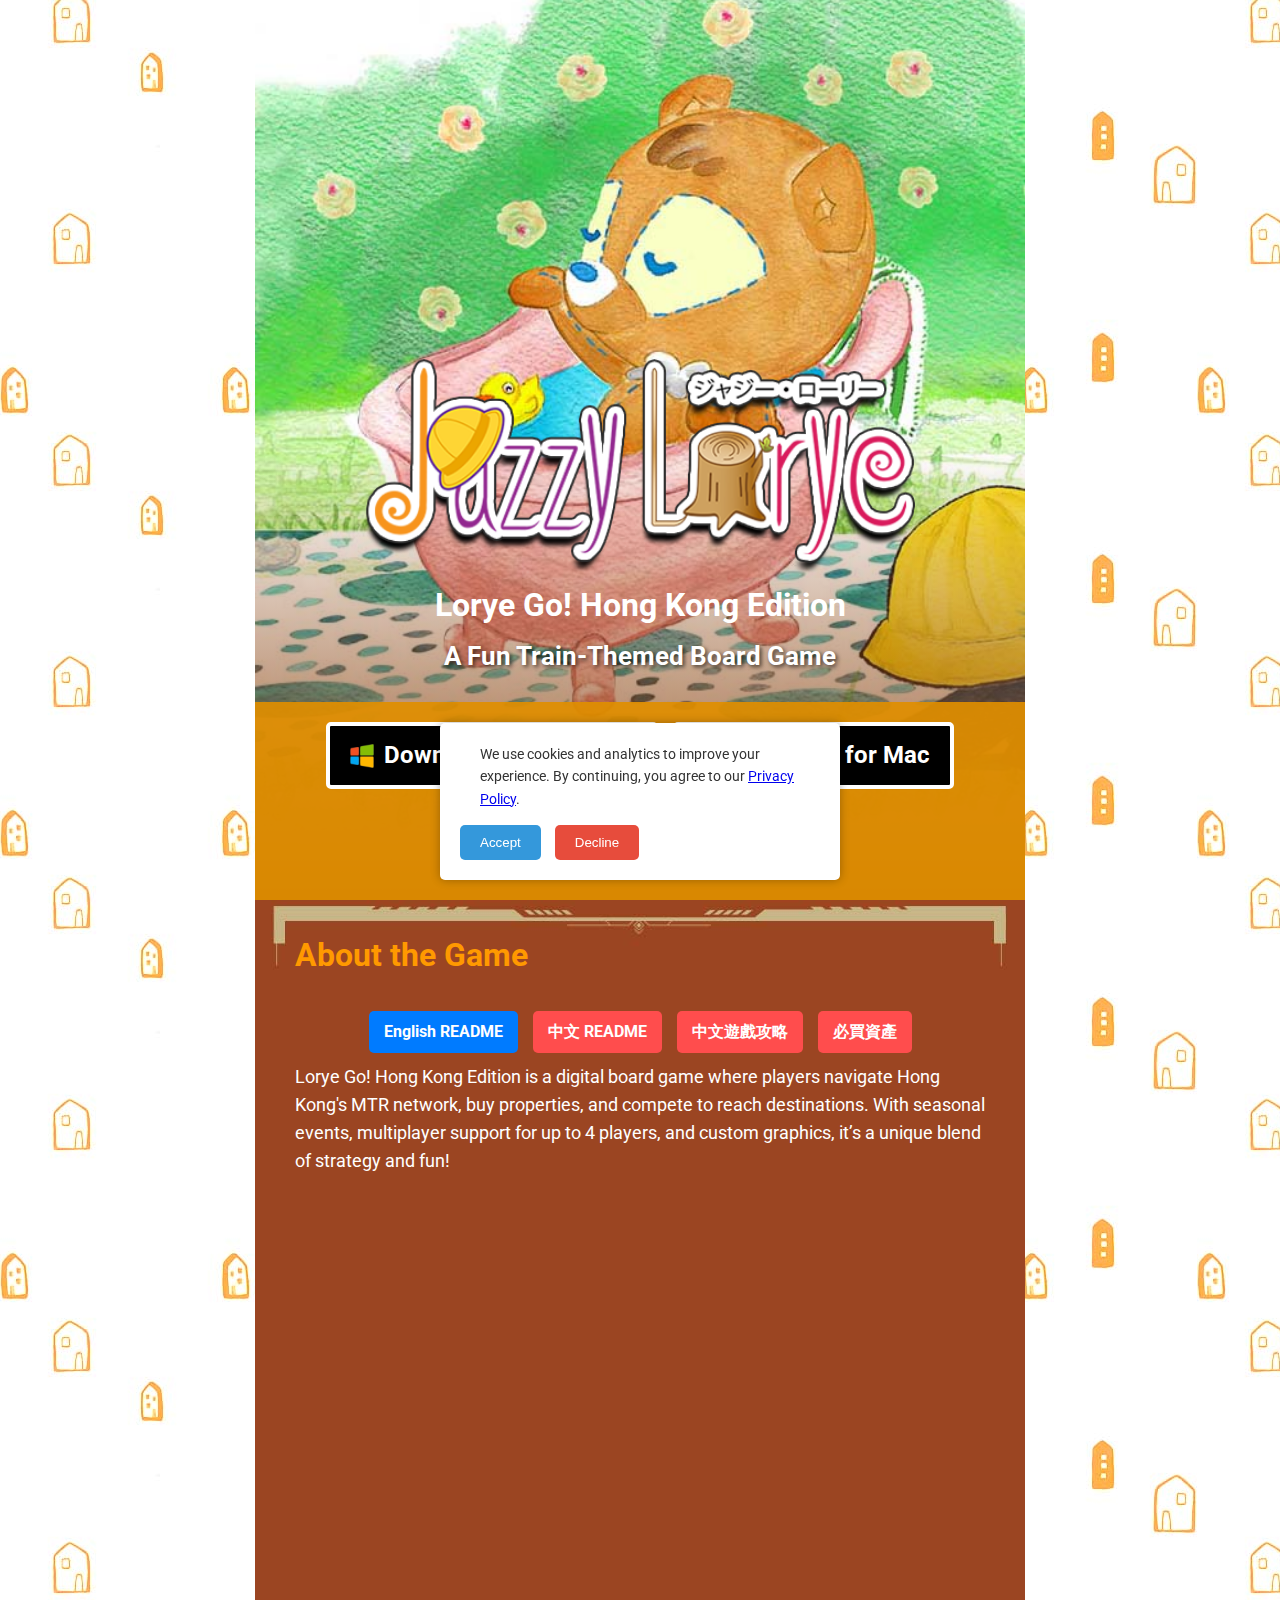
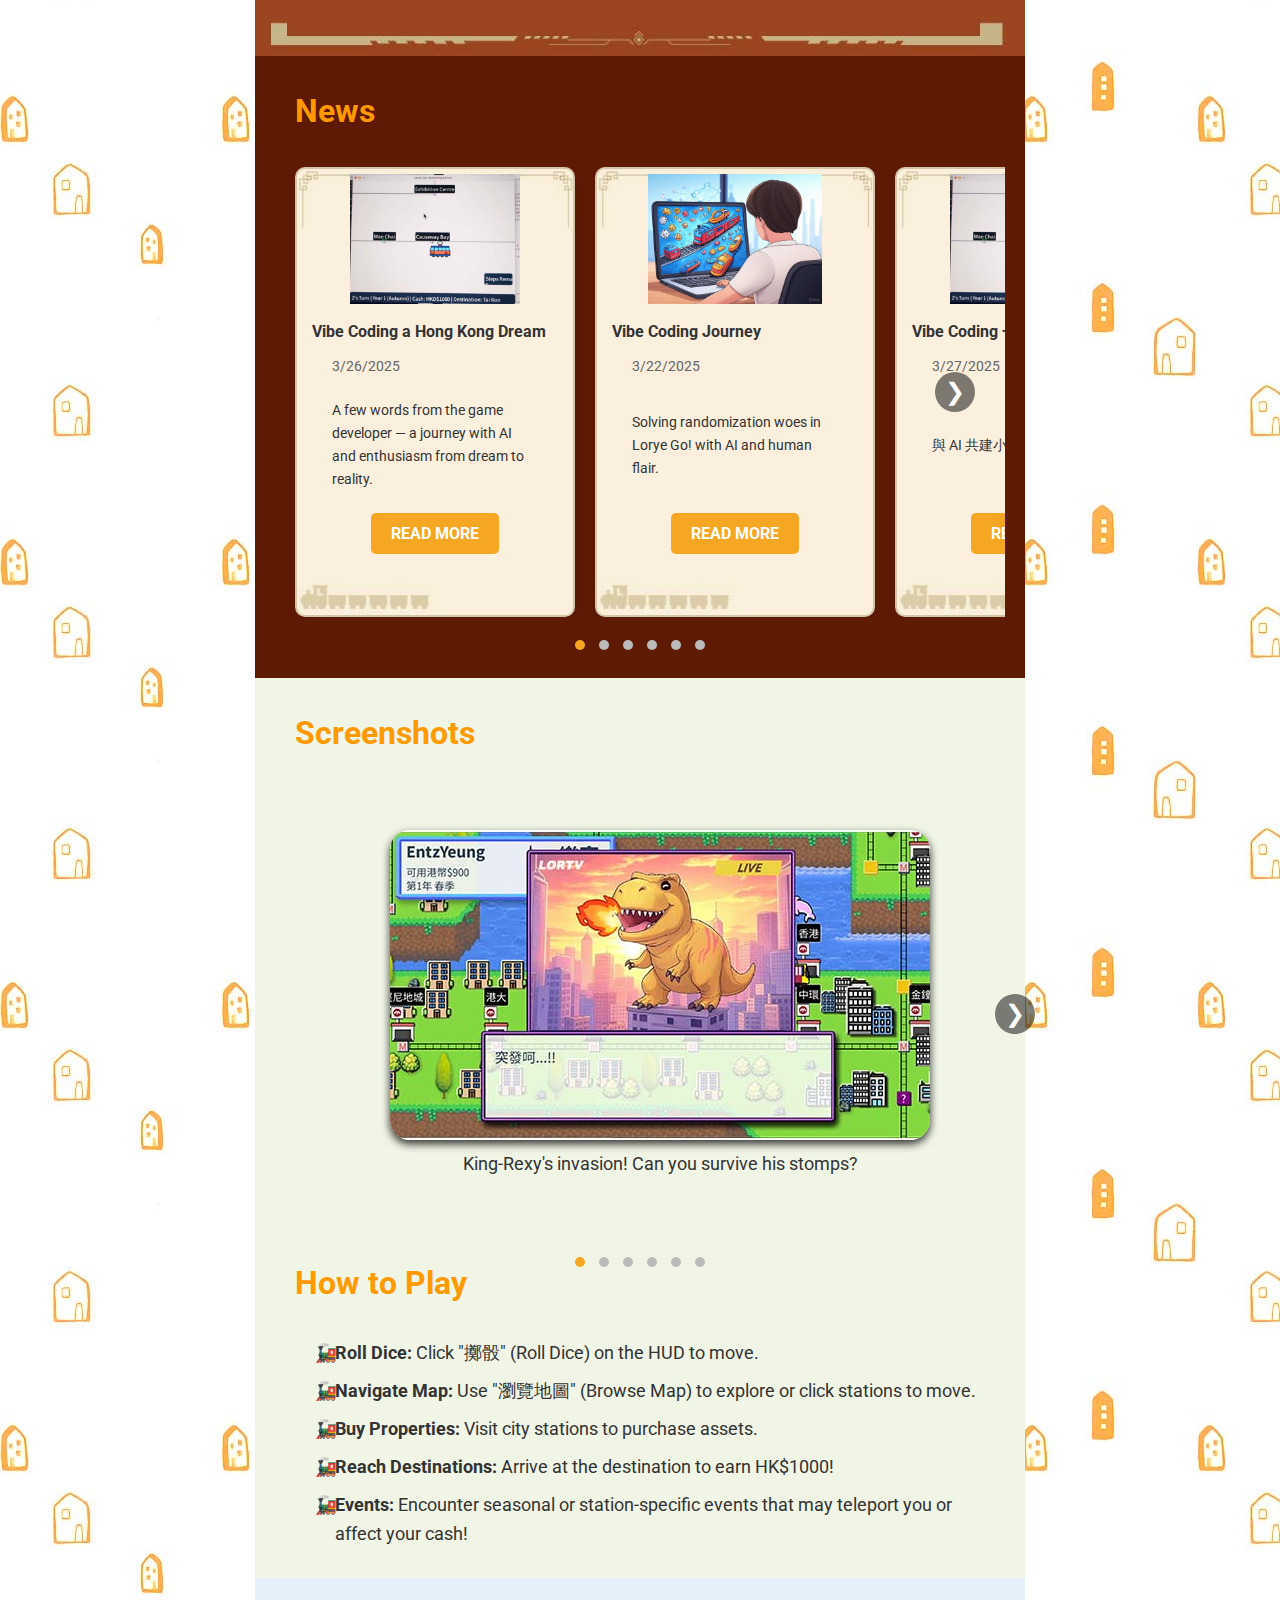
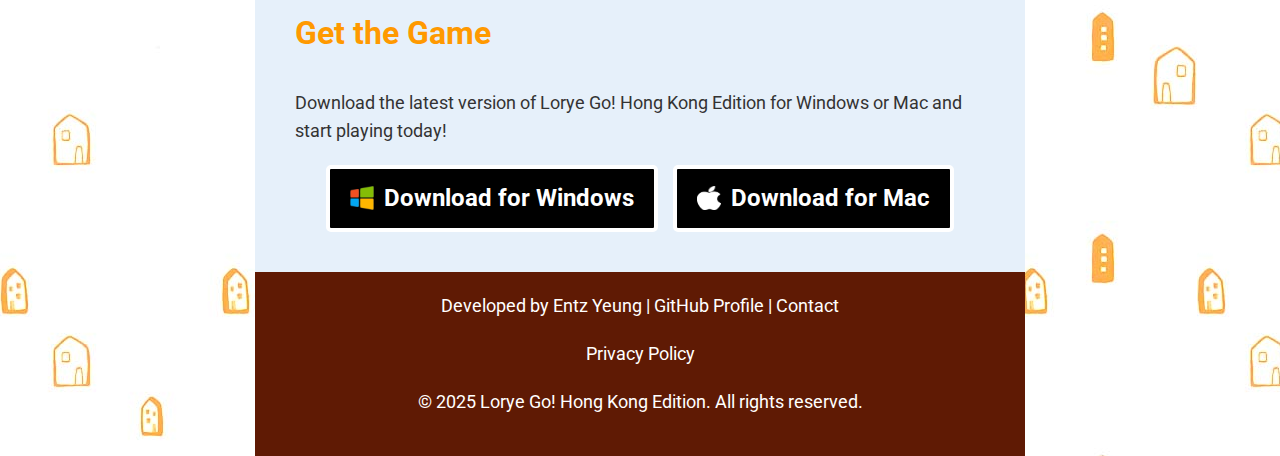
==== index.html @ ebf22dc1 "Lorye_Go_v994" ====
<!DOCTYPE html>
<html lang="en">
<head>
    <!-- To abide by GDPR: Removed direct GA4 script, will load via GTM after consent -->
    <!-- Previously:
    <script async src="https://www.googletagmanager.com/gtag/js?id=G-ZXFTZ4L9XL"></script>
    <script>
    window.dataLayer = window.dataLayer || [];
    function gtag(){dataLayer.push(arguments);}
    gtag('js', new Date());
    gtag('config', 'G-ZXFTZ4L9XL');
    </script>
    -->
    <!-- GTM script moved to dynamic loading in body script -->
    <!-- Previously:
    <script>(function(w,d,s,l,i){w[l]=w[l]||[];w[l].push({'gtm.start':
        new Date().getTime(),event:'gtm.js'});var f=d.getElementsByTagName(s)[0],
        j=d.createElement(s),dl=l!='dataLayer'?'&l='+l:'';j.async=true;j.src=
        'https://www.googletagmanager.com/gtm.js?id='+i+dl;f.parentNode.insertBefore(j,f);
        })(window,document,'script','dataLayer','GTM-P3ZR7Q9N');</script>
    -->
    <!-- CHANGE END -->

    <meta charset="UTF-8">
    <meta name="viewport" content="width=device-width, initial-scale=1.0">
    <title>Lorye Go! Hong Kong Edition - A Train-Themed Board Game</title>
    <link rel="stylesheet" href="styles.css">
    <link href="https://fonts.googleapis.com/css2?family=Roboto:wght@400;700&display=swap" rel="stylesheet">

    <!-- To abide by GDPR: Added inline CSS for consent popup -->
    <style>
        .consent-popup {
            position: fixed;
            bottom: 20px;
            left: 20px;
            right: 20px;
            background: #fff;
            padding: 20px;
            border-radius: 5px;
            box-shadow: 0 0 10px rgba(0, 0, 0, 0.3);
            z-index: 1000;
            max-width: 400px;
            margin: auto;
        }
        .consent-popup p {
            margin: 0 0 15px;
            font-size: 14px;
        }
        .consent-popup button {
            padding: 10px 20px;
            margin-right: 10px;
            background: #3498db;
            color: white;
            border: none;
            border-radius: 5px;
            cursor: pointer;
        }
        .consent-popup button:hover {
            background: #2980b9;
        }
        .consent-popup .decline {
            background: #e74c3c;
        }
        .consent-popup .decline:hover {
            background: #c0392b;
        }
    </style>
    <!-- CHANGE END -->
</head>
<body>
    <!-- To abide by GDPR: Modified GTM noscript to load dynamically -->
    <noscript id="gtm-noscript"></noscript>
    <!-- Previously:
    <noscript><iframe src="https://www.googletagmanager.com/ns.html?id=GTM-P3ZR7Q9N"
        height="0" width="0" style="display:none;visibility:hidden"></iframe></noscript>
    -->
    <!-- CHANGE END -->

    <!-- To abide by GDPR: Added consent popup -->
    <div class="consent-popup" id="consentPopup" style="display: none;">
        <p>We use cookies and analytics to improve your experience. By continuing, you agree to our <a href="privacy.html">Privacy Policy</a>.</p>
        <button onclick="acceptTracking()">Accept</button>
        <button class="decline" onclick="declineTracking()">Decline</button>
    </div>
    <!-- CHANGE END -->

    <!-- Header Section -->
    <header>
        <div class="header-content">
            <div class="main-visual">
                <img src="pics/logo.eng.png" alt="Lorye Go! Hong Kong Edition Logo" class="logo">
                <h1>Lorye Go! Hong Kong Edition</h1>
                <p>A Fun Train-Themed Board Game</p>
            </div>
            <div class="download-section">
                <div class="download-buttons">
                    <a href="https://github.com/entzyeung/LoryeGo/raw/main/win/Lorye_Go_v994.exe" class="download-btn windows">
                        <img src="pics/win.png" alt="Windows Icon" class="platform-icon"> Download for Windows
                    </a>
                    <a href="#" class="download-btn mac">
                        <img src="pics/mac.png" alt="Mac Icon" class="platform-icon"> Download for Mac
                    </a>
                </div>
                <div class="now-available">
                    <span>Now Available!</span>
                </div>
            </div>
        </div>
    </header>


    <main>
        <section id="about" class="content-section">
            <h2>About the Game</h2>
            <div class="readme-buttons">
                <a href="https://github.com/entzyeung/LoryeGo/blob/main/README.md" class="readme-btn english">English README</a>
                <a href="https://github.com/entzyeung/LoryeGo/blob/main/README.cht.md" class="readme-btn chinese">中文 README</a>
                <a href="how_to_win.cht.html" class="readme-btn chinese">中文遊戲攻略</a>
                <a href="must_buy_property.cht.html" class="readme-btn chinese">必買資產</a>
            </div>
            <p>Lorye Go! Hong Kong Edition is a digital board game where players navigate Hong Kong's MTR network, buy properties, and compete to reach destinations. With seasonal events, multiplayer support for up to 4 players, and custom graphics, it’s a unique blend of strategy and fun!</p>
            <div class="video-container">
                <iframe width="770" height="433" src="https://www.youtube.com/embed/el2SWws_yZc?autoplay=1&start=403&mute=1&loop=1&playlist=el2SWws_yZc" title="Lorye Go! Hong Kong Edition Gameplay" frameborder="0" allow="accelerometer; autoplay; clipboard-write; encrypted-media; gyroscope; picture-in-picture" allowfullscreen></iframe>
            </div>
        </section>

        <section id="news" class="content-section">
            <h2>News</h2>
            <div class="news-carousel-container">
                <button class="carousel-btn left" onclick="scrollCarousel('left')">❮</button>
                <div class="news-carousel" id="newsCarousel">

                    <!-- card 1 -->
                    <div class="news-card">
                        <div class="news-image">
                            <img src="pics/news/news-vibe-coding.jpg" alt="Vibe Coding Lorye Go!">
                        </div>
                        <div class="news-content">
                            <h3>Vibe Coding a Hong Kong Dream</h3>
                            <p class="news-date">3/26/2025</p>
                            <p>A few words from the game developer — a journey with AI and enthusiasm from dream to reality.</p>
                            <a href="news_vibe_coding.html" class="news-btn">READ MORE</a>
                        </div>
                    </div>

                    <!-- card 2 -->
                    <div class="news-card">
                        <div class="news-image">
                            <img src="pics/news/news-vibe-coding-probability.jpg" alt="Vibe Coding Journey">
                        </div>
                        <div class="news-content">
                            <h3>Vibe Coding Journey</h3>
                            <p class="news-date">3/22/2025</p>
                            <p>Solving randomization woes in Lorye Go! with AI and human flair.</p>
                            <a href="news_vibe_coding_probability.html" class="news-btn">READ MORE</a>
                        </div>
                    </div>

                    <!-- card 3 -->
                    <div class="news-card">
                        <div class="news-image">
                            <img src="pics/news/news-vibe-coding.jpg" alt="A Placeholder">
                        </div>
                        <div class="news-content">
                            <h3>Vibe Coding 一個香港夢</h3>
                            <p class="news-date">3/27/2025</p>
                            <p>與 AI 共建小熊諾樂GO！</p>
                            <a href="news_vibe_coding.cht.html" class="news-btn">READ MORE</a>
                        </div>
                    </div>
                


                    <!-- card 4 -->
                    <div class="news-card">
                        <div class="news-image">
                            <img src="pics/news/news-vibe-coding-probability.jpg" alt="A Placeholder">
                        </div>
                        <div class="news-content">
                            <h3>Vibe Coding 之旅</h3>
                            <p class="news-date">3/27/2025</p>
                            <p>解決《小熊諾樂GO！香港版》的隨機化問題⋯⋯</p>
                            <a href="news_vibe_coding_probability.cht.html" class="news-btn">READ MORE</a>
                        </div>
                    </div>


                    <!-- card 5 -->
                    <div class="news-card">
                        <div class="news-image">
                            <img src="pics/news/how_to_win.png" alt="A Placeholder">
                        </div>
                        <div class="news-content">
                            <h3>如何在小熊諾樂GO！香港版中獲勝</h3>
                            <p class="news-date">3/27/2025</p>
                            <p>贏得勝利不只是靠運氣! 要有策略，現在就讓我告訴你秘訣吧！</p>
                            <a href="how_to_win.cht.html" class="news-btn">READ MORE</a>
                        </div>
                    </div>

                    <!-- card 6 -->
                    <div class="news-card">
                        <div class="news-image">
                            <img src="pics/news/must_buy_property.png" alt="A Placeholder">
                        </div>
                        <div class="news-content">
                            <h3>必買資產（50%+ 回報）</h3>
                            <p class="news-date">3/27/2025</p>
                            <p>遊戲中所有回報率超過 50% 的資產都在這裡！這些是你贏得遊戲的關鍵！</p>
                            <a href="must_buy_property.cht.html" class="news-btn">READ MORE</a>
                        </div>
                    </div>

                </div>
                <button class="carousel-btn right" onclick="scrollCarousel('right')">❯</button>
            </div>
            <div class="carousel-dots" id="newsDots">
                <span class="dot active" data-index="0"></span>
                <span class="dot" data-index="1"></span>
                <span class="dot" data-index="2"></span>
                <span class="dot" data-index="3"></span>
                <span class="dot" data-index="4"></span>
                <span class="dot" data-index="5"></span>
            </div>
        </section>

        <section id="screenshots" class="content-section">
            <h2>Screenshots</h2>
            <div class="screenshot-carousel-container">
                <button class="carousel-btn left" onclick="scrollScreenshotCarousel('left')">❮</button>
                <div class="screenshot-carousel" id="screenshotCarousel">
                    <div class="screenshot-item">
                        <img src="pics/screenshots/screenshot-1.jpg" alt="Game Cover">
                        <p>King-Rexy's invasion! Can you survive his stomps?</p>
                    </div>
                    <div class="screenshot-item">
                        <img src="pics/screenshots/screenshot-2.jpg" alt="Gameplay Screenshot">
                        <p>Who is the alien kidnapping...? You?</p>
                    </div>
                    <div class="screenshot-item">
                        <img src="pics/screenshots/screenshot-3.jpg" alt="Station Purchase">
                        <p>Lundam shows up in Hong Kong TST! Go get a selfie!</p>
                    </div>
                    <div class="screenshot-item">
                        <img src="pics/screenshots/screenshot-4.jpg" alt="Event Screen">
                        <p>The legendary Blue Hut Restaurant opens again secretly in Stanley!</p>
                    </div>
                    <div class="screenshot-item">
                        <img src="pics/screenshots/screenshot-5.jpg" alt="Multiplayer Mode">
                        <p>Multiplayer action with friends! Player 1 is blue, player 2 is yellow, ... player 4 is green!</p>
                    </div>
                    <div class="screenshot-item">
                        <img src="pics/screenshots/screenshot-6.jpg" alt="Victory Screen">
                        <p>Other seasonal events! Are you going to benefit or worsen off?</p>
                    </div>
                </div>
                <button class="carousel-btn right" onclick="scrollScreenshotCarousel('right')">❯</button>
            </div>
            <div class="carousel-dots" id="screenshotDots">
                <span class="dot active" data-index="0"></span>
                <span class="dot" data-index="1"></span>
                <span class="dot" data-index="2"></span>
                <span class="dot" data-index="3"></span>
                <span class="dot" data-index="4"></span>
                <span class="dot" data-index="5"></span>
            </div>
        </section>

        <section id="how-to-play" class="content-section">
            <h2>How to Play</h2>
            <ul>
                <li><strong>Roll Dice:</strong> Click "擲骰" (Roll Dice) on the HUD to move.</li>
                <li><strong>Navigate Map:</strong> Use "瀏覽地圖" (Browse Map) to explore or click stations to move.</li>
                <li><strong>Buy Properties:</strong> Visit city stations to purchase assets.</li>
                <li><strong>Reach Destinations:</strong> Arrive at the destination to earn HK$1000!</li>
                <li><strong>Events:</strong> Encounter seasonal or station-specific events that may teleport you or affect your cash!</li>
            </ul>
        </section>

        <section id="download" class="content-section">
            <h2>Get the Game</h2>
            <p>Download the latest version of Lorye Go! Hong Kong Edition for Windows or Mac and start playing today!</p>
            <div class="download-buttons">
                <a href="https://github.com/entzyeung/LoryeGo/raw/main/win/Lorye_Go_v994.exe" class="download-btn windows">
                    <img src="pics/win.png" alt="Windows Icon" class="platform-icon"> Download for Windows
                </a>
                <a href="#" class="download-btn mac">
                    <img src="pics/mac.png" alt="Mac Icon" class="platform-icon"> Download for Mac
                </a>
            </div>
        </section>
    </main>

    <!-- Footer -->
    <footer class="content-section">
        <p>Developed by Entz Yeung | <a href="https://github.com/entzyeung">GitHub Profile</a> | <a href="/cdn-cgi/l/email-protection#391c170d03001c0c171e391e14181015571a1614">Contact</a></p>
        <!-- To abide by GDPR: Added Privacy Policy link -->
        <p><a href="privacy.html">Privacy Policy</a></p>
        <!-- CHANGE END -->
        <p>© 2025 Lorye Go! Hong Kong Edition. All rights reserved.</p>
    </footer>

    <script data-cfasync="false" src="/cdn-cgi/scripts/5c5dd728/cloudflare-static/email-decode.min.js"></script>
    <script src="script.js"></script>

    <!-- To abide by GDPR: Added consent logic and dynamic GTM loading -->
    <script src="consent.js"></script>
    <!-- CHANGE END -->
</body>
</html>
---- styles.css ----
/* Keep all the comments */

* {
    margin: 0;
    padding: 0;
    box-sizing: border-box;
}

body {
    font-family: 'Roboto', sans-serif;
    background-image: url('pics/pattern.jpg');
    background-repeat: repeat;
    background-color: rgb(255, 255, 255);
    color: #333;
    line-height: 1.6;
}

header {
    background: url('pics/front.jpg') center/cover no-repeat;
    height: 100vh;
    display: flex;
    justify-content: center;
    align-items: flex-end;
    text-align: center;
    color: white;
    position: relative;
    width: 770px;
    margin: 0 auto;
}

header::before {
    content: '';
    position: absolute;
    top: 0;
    left: 0;
    width: 100%;
    height: 100%;
    background: linear-gradient(rgba(139, 69, 19, 0), rgba(139, 69, 19, 0), rgba(139, 69, 19, 1));
    z-index: 1;
}

.header-content {
    position: relative;
    z-index: 2;
    width: 100%;
    padding: 0px;
    margin-bottom: 0px;
}

.logo {
    width: 550px;
    margin-bottom: 0px;
}

header p {
    font-size: 1.6rem;
    font-weight: 700;
    margin-bottom: 20px;
    padding: 5px;
    text-shadow: 2px 2px 4px rgba(0, 0, 0, 0.7);
}

.download-buttons {
    display: flex;
    justify-content: center;
    gap: 15px;
    margin-bottom: 20px;
}

.download-btn {
    display: flex;
    align-items: center;
    padding: 10px 20px;
    background-color: #000;
    color: white;
    text-decoration: none;
    border-radius: 5px;
    font-weight: bold;
    font-size: 1.5rem;
    transition: background-color 0.3s;
    border: 4px solid #fff;
}

.download-btn.windows,
.download-btn.mac {
    background-color: #000;
}

.download-btn:hover {
    background-color: #333;
}

.platform-icon {
    width: 24px;
    height: 24px;
    margin-right: 10px;
}

.now-available {
    background-color: #fadeca;
    color: #333;
    padding: 10px 20px;
    border-radius: 20px;
    display: inline-block;
    font-weight: bold;
    font-size: 2rem;
}

main {
    width: 770px;
    margin: 0 auto;
}

.download-section {
    background-color: #e08e00eb;
    padding: 20px;
    text-align: center;
}

section:nth-child(1) {
    background-color: #9b4521;
}

section:nth-child(2) {
    background-color: #fff0e6;
}

section:nth-child(3) {
    background-color: #fff0f5;
}

section:nth-child(4) {
    background-color: #f0f5e6;
}

section:nth-child(5) {
    background-color: #e6f0fa;
}

.content-section {
    padding: 20px;
}

h2 {
    font-size: 2rem;
    margin-bottom: 20px;
    color: #ff9900;
    padding: 10px 20px;
}

p, ul {
    font-size: 1.1rem;
    margin-bottom: 20px;
    padding: 0 20px;
}

ul {
    list-style: none;
    text-align: left;
    margin: 0;
}

ul li {
    font-size: 1.1rem;
    margin-bottom: 10px;
    padding-left: 40px;
    position: relative;
}

ul li:before {
    content: "🚂";
    position: absolute;
    left: 20px;
}

.screenshot-gallery {
    display: flex;
    flex-wrap: wrap;
    gap: 20px;
    justify-content: center;
}

.screenshot-gallery img {
    width: 100%;
    max-width: 400px;
    border-radius: 10px;
    box-shadow: 0 4px 8px rgba(0, 0, 0, 0.1);
}

footer {
    width: 770px;
    margin: 0 auto;
    background-color: #5f1a04;
    color: white;
    text-align: center;
    padding: 20px;
}

footer a {
    color: #ffffff;
    text-decoration: none;
}

footer a:hover {
    text-decoration: underline;
}

.video-container {
    margin-top: 20px;
    text-align: center;
    padding: 0 20px;
}

.video-container iframe {
    max-width: 100%;
}

.readme-buttons {
    margin: 10px 0;
    display: flex;
    justify-content: center;
    gap: 15px;
    padding: 0 20px;
}

.readme-btn {
    padding: 8px 15px;
    background-color: #ff4d4d;
    color: white;
    text-decoration: none;
    border-radius: 5px;
    font-weight: bold;
    font-size: 1rem;
    transition: background-color 0.3s;
}

.readme-btn:hover {
    background-color: #e63939;
}

.readme-btn.english {
    background-color: #007bff;
}

.readme-btn.english:hover {
    background-color: #0056b3;
}





/* ----------------------- About ----------------------- */
/* About Section Specific Styling */
#about {
    background-image: url('pics/about-bg.jpg'); /* Added background image */
    background-size: 770px 760px; /* Set dimensions as requested */
    background-repeat: no-repeat;
    background-position: center;
    position: relative;
}

#about p {
    color: white; /* Change content text to white */
}

/* ----------------------- News ----------------------- */
#news {
    background-color: #5f1a04;
    padding: 20px;
}

.news-carousel-container {
    position: relative;
    width: 100%;
    overflow: hidden;
    padding: 0 20px;
    box-sizing: border-box;
}

.news-carousel {
    display: flex;
    transition: transform 0.5s ease;
}

.news-card {
    background-color: #fff;
    border: 2px solid #d4c4a8;
    border-radius: 10px;
    width: 280px;
    height: 450px;
    flex-shrink: 0;
    overflow: hidden;
    box-shadow: 0 4px 8px rgba(0, 0, 0, 0.1);
    margin-right: 20px;
    position: relative;
    background-image: url('pics/card-bg.jpg');
    background-size: cover;
    background-position: center;
    background-repeat: no-repeat;
}

.news-card::before {
    content: '';
    position: absolute;
    top: 0;
    left: 0;
    width: 100%;
    height: 100%;
    background: inherit;
    border-radius: 10px;
    z-index: -1;
}

.news-image {
    display: flex;
    justify-content: center;
    align-items: center;
    width: 100%;
    height: 135px;
    overflow: hidden;
}

.news-image img {
    padding-top: 5px;
    width: 250px;
    height: 135px;
    object-fit: contain;
    object-position: center;
}

.news-content {
    padding: 15px;
    text-align: left;
    height: 265px;
    display: flex;
    flex-direction: column;
    justify-content: space-between;
}

.news-content h3 {
    font-size: 1rem;
    color: #333;
    margin-bottom: 10px;
}

.news-date {
    font-size: 0.8rem;
    color: #666;
    margin-bottom: 5px;
}

.news-content p {
    font-size: 0.9rem;
    margin-bottom: 8px;
    flex-grow: 1;
    display: -webkit-box;
    -webkit-line-clamp: 4; /* Limit to 4 lines */
    -webkit-box-orient: vertical;
    overflow: hidden;
    text-overflow: ellipsis; /* Add ellipsis (...) */
}

.news-btn {
    display: inline-block;
    padding: 8px 20px;
    background-color: #f5a623;
    color: #fff;
    text-decoration: none;
    border-radius: 5px;
    font-weight: bold;
    font-size: 1rem;
    transition: background-color 0.3s;
    align-self: center; /* Center the button */
}

.news-btn:hover {
    background-color: #e69500;
}


.carousel-btn {
    position: absolute;
    top: 50%;
    transform: translateY(-50%);
    background-color: rgba(0, 0, 0, 0.5);
    color: white;
    border: none;
    padding: 10px;
    cursor: pointer;
    font-size: 1.5rem;
    border-radius: 50%;
    width: 40px;
    height: 40px;
    display: flex;
    align-items: center;
    justify-content: center;
    transition: background-color 0.3s;
    z-index: 10;
}

.carousel-btn.left {
    left: 30px;
}

.carousel-btn.right {
    right: 30px;
}

.carousel-btn:hover {
    background-color: rgba(0, 0, 0, 0.8);
}

.carousel-dots {
    text-align: center;
    margin-top: 15px;
    padding: 0 20px;
}

.dot {
    height: 10px;
    width: 10px;
    background-color: #bbb;
    border-radius: 50%;
    display: inline-block;
    margin: 0 5px;
    cursor: pointer;
}

.dot.active {
    background-color: #f5a623;
}


/* ----------------------- ScreenShot ----------------------- */
#screenshots {
    background-color: #f0f5e6;
    height: 550px;
}

.screenshot-carousel-container {
    position: relative;
    width: 770px;
    height: 450px;
    overflow: hidden;
    padding: 0;
}

.screenshot-carousel {
    display: flex;
    transition: transform 0.5s ease;
    width: calc(770px * 6);
    height: 450px;
}

.screenshot-item {
    width: 770px;
    height: 450px;
    flex-shrink: 0;
    display: flex;
    flex-direction: column;
    align-items: center;
    justify-content: center;
    
}

.screenshot-item img {
    width: 540px;
    height: 310px;
    object-fit: contain;
    border-radius: 20px;
    box-shadow: 0 4px 8px rgba(0, 0, 0, 0.8);
}

.screenshot-item p {
    margin-top: 10px;
    font-size: 1.1rem;
    color: #333;
    text-align: center;
    padding: 0;
}

#screenshots .carousel-btn {
    position: absolute;
    top: 50%;
    transform: translateY(-50%);
    background-color: rgba(0, 0, 0, 0.5);
    color: white;
    border: none;
    padding: 10px;
    cursor: pointer;
    font-size: 1.5rem;
    border-radius: 50%;
    width: 40px;
    height: 40px;
    display: flex;
    align-items: center;
    justify-content: center;
    transition: background-color 0.3s;
    z-index: 10;
}

#screenshots .carousel-btn.left {
    left: 10px;
}

#screenshots .carousel-btn.right {
    right: 10px;
}

#screenshots .carousel-btn:hover {
    background-color: rgba(0, 0, 0, 0.8);
}

#screenshots .carousel-dots {
    text-align: center;
    margin-top: 10px;
    padding: 0;
}

#screenshots .dot {
    height: 10px;
    width: 10px;
    background-color: #bbb;
    border-radius: 50%;
    display: inline-block;
    margin: 0 5px;
    cursor: pointer;
}

#screenshots .dot.active {
    background-color: #f5a623;
}








/* ----------------------- Responsive ----------------------- */
@media (max-width: 770px) {
    header, main, footer {
        width: 100%;
    }

    .header-content {
        padding: 0px;
        margin-bottom: 0px;
    }

    .logo {
        width: 350px;
    }

    header p {
        font-size: 2rem;
        padding: 5px;
        margin-bottom: 5px;
        text-shadow: 2px 2px 4px rgba(0, 0, 0, 0.7);
    }

    .download-buttons {
        flex-direction: column;
        gap: 10px;
    }

    .download-btn {
        padding: 8px 15px;
        font-size: 1rem;
    }

    .platform-icon {
        width: 20px;
        height: 20px;
    }

    .now-available {
        font-size: 1.3rem;
        padding: 8px 15px;
    }

    .content-section {
        padding: 15px;
    }

    h2 {
        font-size: 1.5rem;
        padding: 8px 15px;
    }

    p, ul {
        font-size: 1rem;
        padding: 0 15px;
    }

    ul li {
        padding-left: 35px;
    }

    ul li:before {
        left: 15px;
    }

    .video-container {
        padding: 0 15px;
    }

    .readme-buttons {
        padding: 0 15px;
    }

    /* ----------------------- News ----------------------- */
    .news-carousel-container {
        padding: 0 15px;
    }

    .news-carousel {
        display: flex;
        transition: transform 0.5s ease;
    }

    .news-card {
        width: 280px;
        height: 450px;
        flex-shrink: 0;
        margin-right: 20px;
    }

    .news-image img {
        width: 250px;
        height: 135px;
    }

    .news-content {
        height: 265px;
    }

    .carousel-btn.left {
        left: 25px;
    }

    .carousel-btn.right {
        right: 25px;
    }

    .carousel-dots {
        padding: 0 15px;
    }

    .screenshot-gallery img {
        max-width: 100%;
    }



    /* ----------------------- Others ----------------------- */
    /* Adjust About section background for responsive */
    .screenshot-carousel-container {
        width: 100%;
        height: auto;
        overflow: hidden;
        position: relative;
    }

    .screenshot-carousel {
        display: flex;
        transition: transform 0.5s ease;
        height: auto;
    }

    .screenshot-item {
        width: 100%;
        height: auto;
        flex-shrink: 0;
        display: flex;
        flex-direction: column;
        align-items: center;
        justify-content: center;
        padding: 10px 0;
        box-sizing: border-box;
    }

    .screenshot-item img {
        width: 80%;
        max-width: 432px;
        height: auto;
        object-fit: contain;
        border-radius: 10px;
        box-shadow: 0 4px 8px rgba(0, 0, 0, 0.1);
        display: block;
        margin: 0 auto; /* Center the image */
    }

    .screenshot-item p {
        font-size: 1rem;
        margin-top: 10px;
        padding: 0;
        text-align: center;
    }

    #screenshots {
        height: auto;
    }

    #screenshots .carousel-btn.left {
        left: 5px;
    }

    #screenshots .carousel-btn.right {
        right: 5px;
    }

}
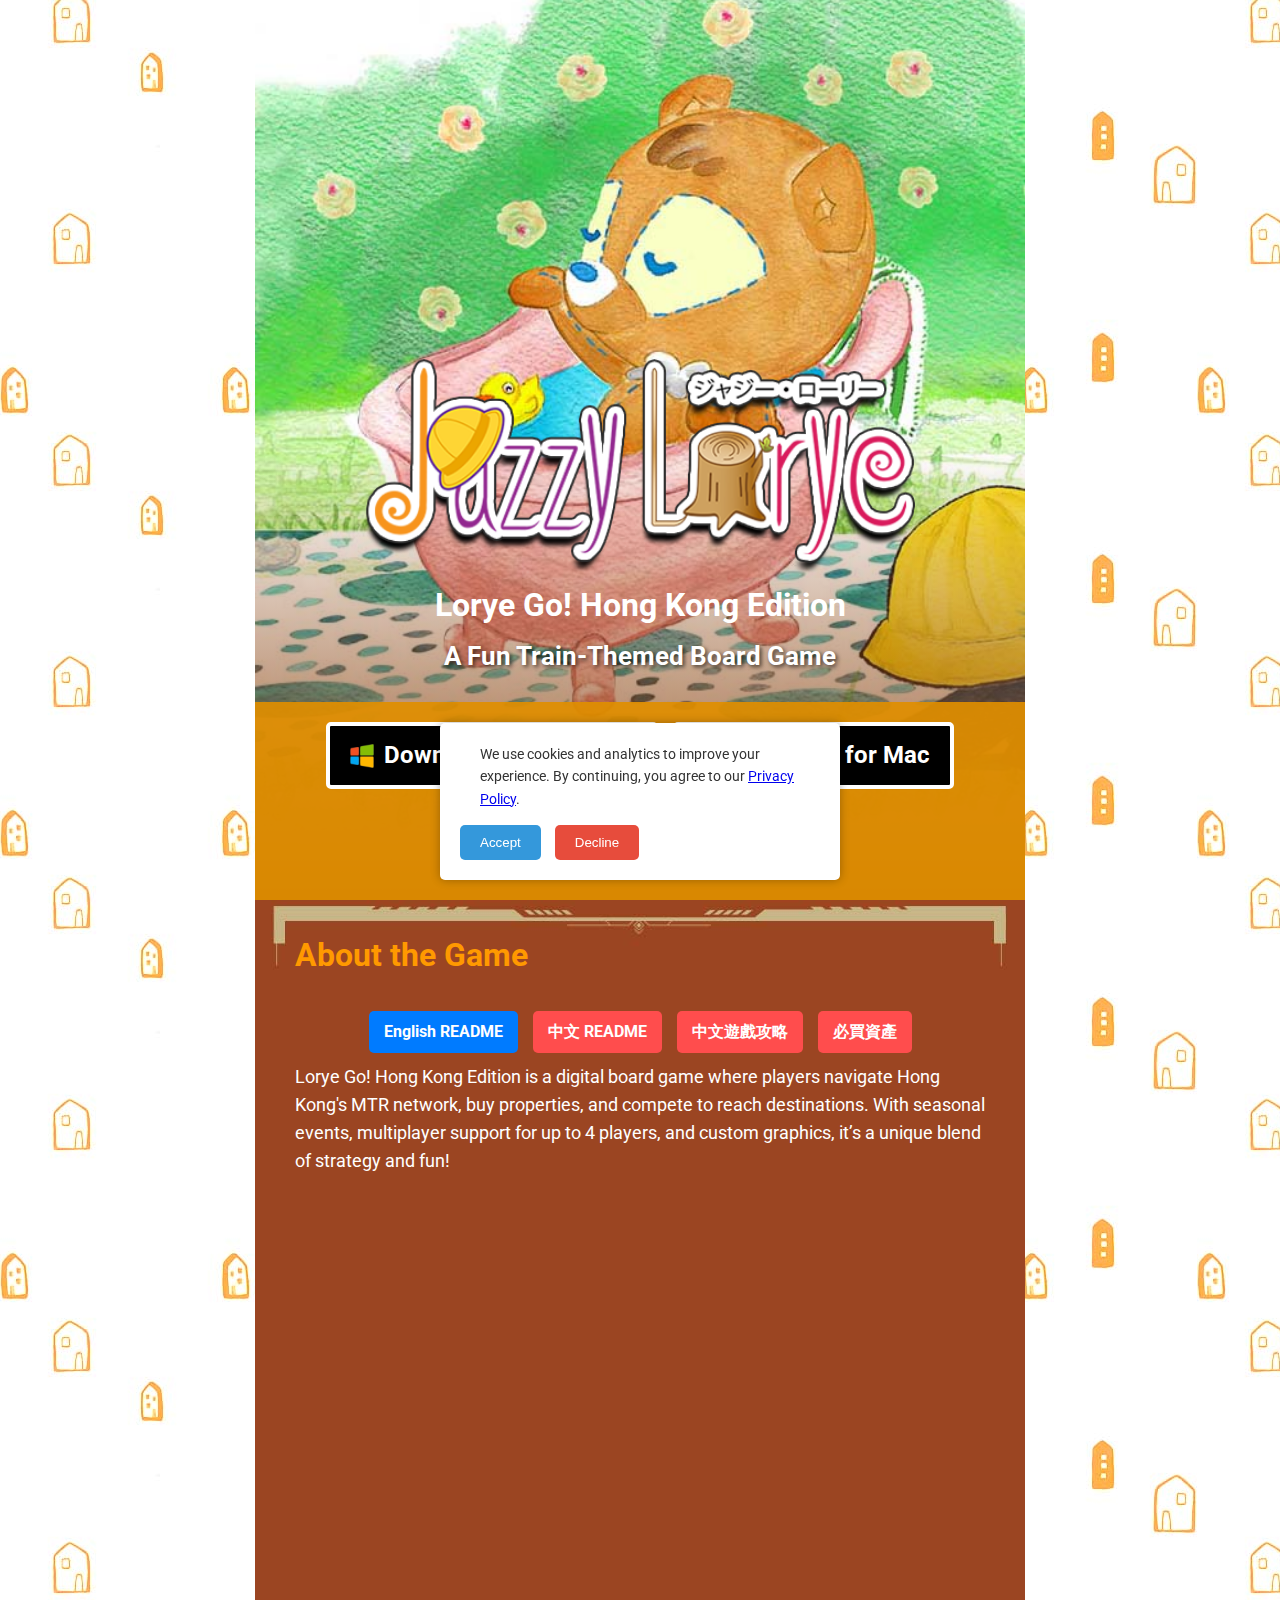
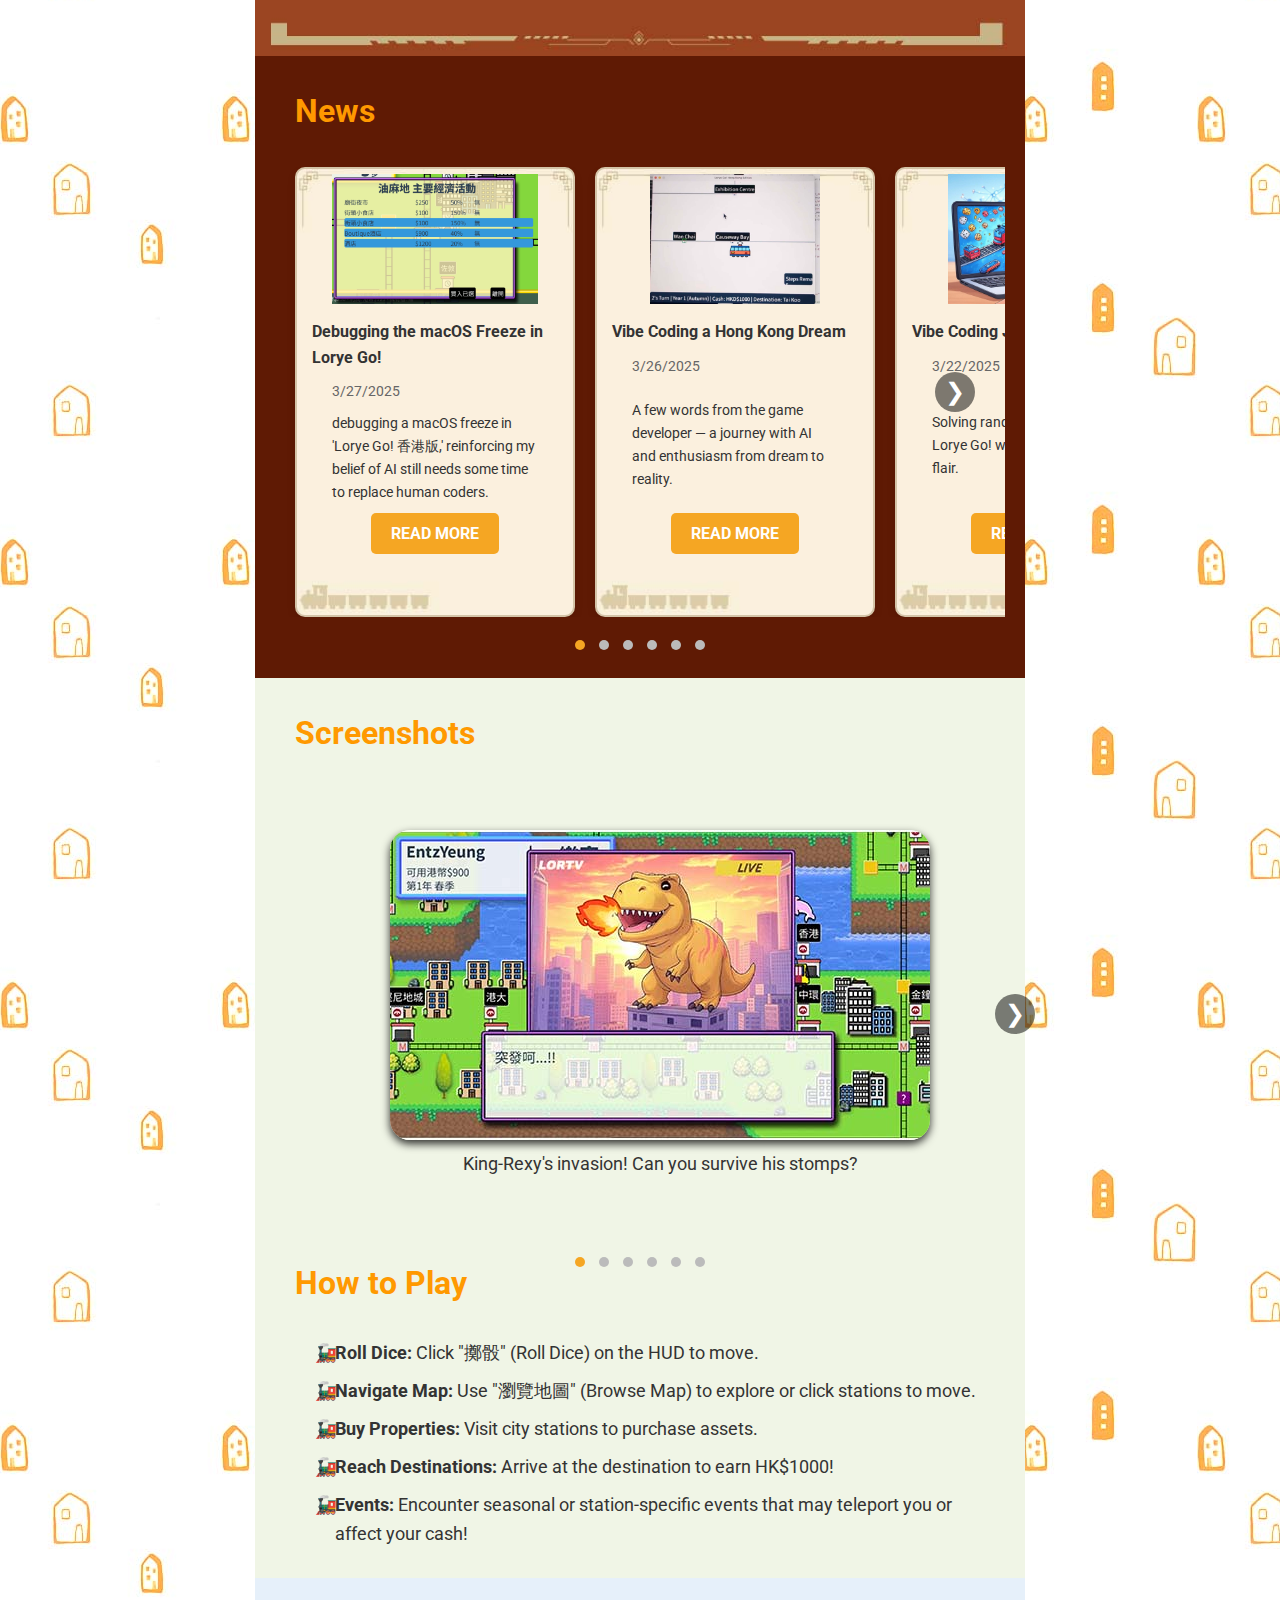
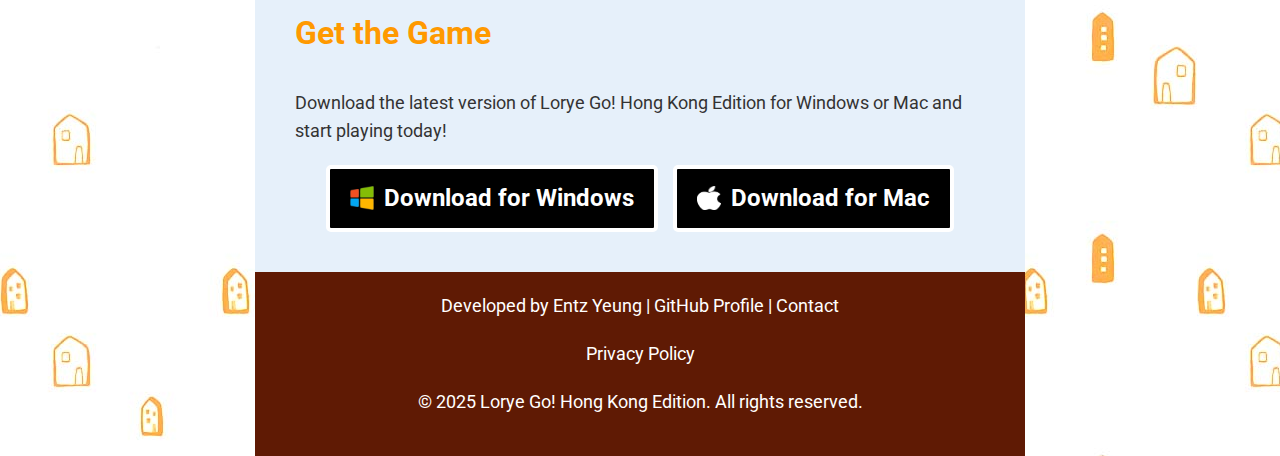
==== commit 22add39d: "Debugging the macOS Freeze in Lorye Go" ====
--- a/index.html
+++ b/index.html
@@ -97,7 +97,7 @@
                     <a href="https://github.com/entzyeung/LoryeGo/raw/main/win/Lorye_Go_v994.exe" class="download-btn windows">
                         <img src="pics/win.png" alt="Windows Icon" class="platform-icon"> Download for Windows
                     </a>
-                    <a href="#" class="download-btn mac">
+                    <a href="https://github.com/entzyeung/LoryeGo/raw/main/mac/Lorye_Go_v994.zip" class="download-btn mac">
                         <img src="pics/mac.png" alt="Mac Icon" class="platform-icon"> Download for Mac
                     </a>
                 </div>
@@ -129,6 +129,18 @@
             <div class="news-carousel-container">
                 <button class="carousel-btn left" onclick="scrollCarousel('left')">❮</button>
                 <div class="news-carousel" id="newsCarousel">
+                    <!-- card 0 -->
+                    <div class="news-card">
+                        <div class="news-image">
+                            <img src="pics/news/must_buy_property.png" alt="A Placeholder">
+                        </div>
+                        <div class="news-content">
+                            <h3>Debugging the macOS Freeze in Lorye Go!</h3>
+                            <p class="news-date">3/27/2025</p>
+                            <p>debugging a macOS freeze in 'Lorye Go! 香港版,' reinforcing my belief of AI still needs some time to replace human coders.</p>
+                            <a href="news_debugging_the_macOS_Freeze.html" class="news-btn">READ MORE</a>
+                        </div>
+                    </div>
 
                     <!-- card 1 -->
                     <div class="news-card">
@@ -198,18 +210,7 @@
                         </div>
                     </div>
 
-                    <!-- card 6 -->
-                    <div class="news-card">
-                        <div class="news-image">
-                            <img src="pics/news/must_buy_property.png" alt="A Placeholder">
-                        </div>
-                        <div class="news-content">
-                            <h3>必買資產（50%+ 回報）</h3>
-                            <p class="news-date">3/27/2025</p>
-                            <p>遊戲中所有回報率超過 50% 的資產都在這裡！這些是你贏得遊戲的關鍵！</p>
-                            <a href="must_buy_property.cht.html" class="news-btn">READ MORE</a>
-                        </div>
-                    </div>
+
 
                 </div>
                 <button class="carousel-btn right" onclick="scrollCarousel('right')">❯</button>
@@ -284,7 +285,7 @@
                 <a href="https://github.com/entzyeung/LoryeGo/raw/main/win/Lorye_Go_v994.exe" class="download-btn windows">
                     <img src="pics/win.png" alt="Windows Icon" class="platform-icon"> Download for Windows
                 </a>
-                <a href="#" class="download-btn mac">
+                <a href="https://github.com/entzyeung/LoryeGo/raw/main/mac/Lorye_Go_v994.zip" class="download-btn mac">
                     <img src="pics/mac.png" alt="Mac Icon" class="platform-icon"> Download for Mac
                 </a>
             </div>
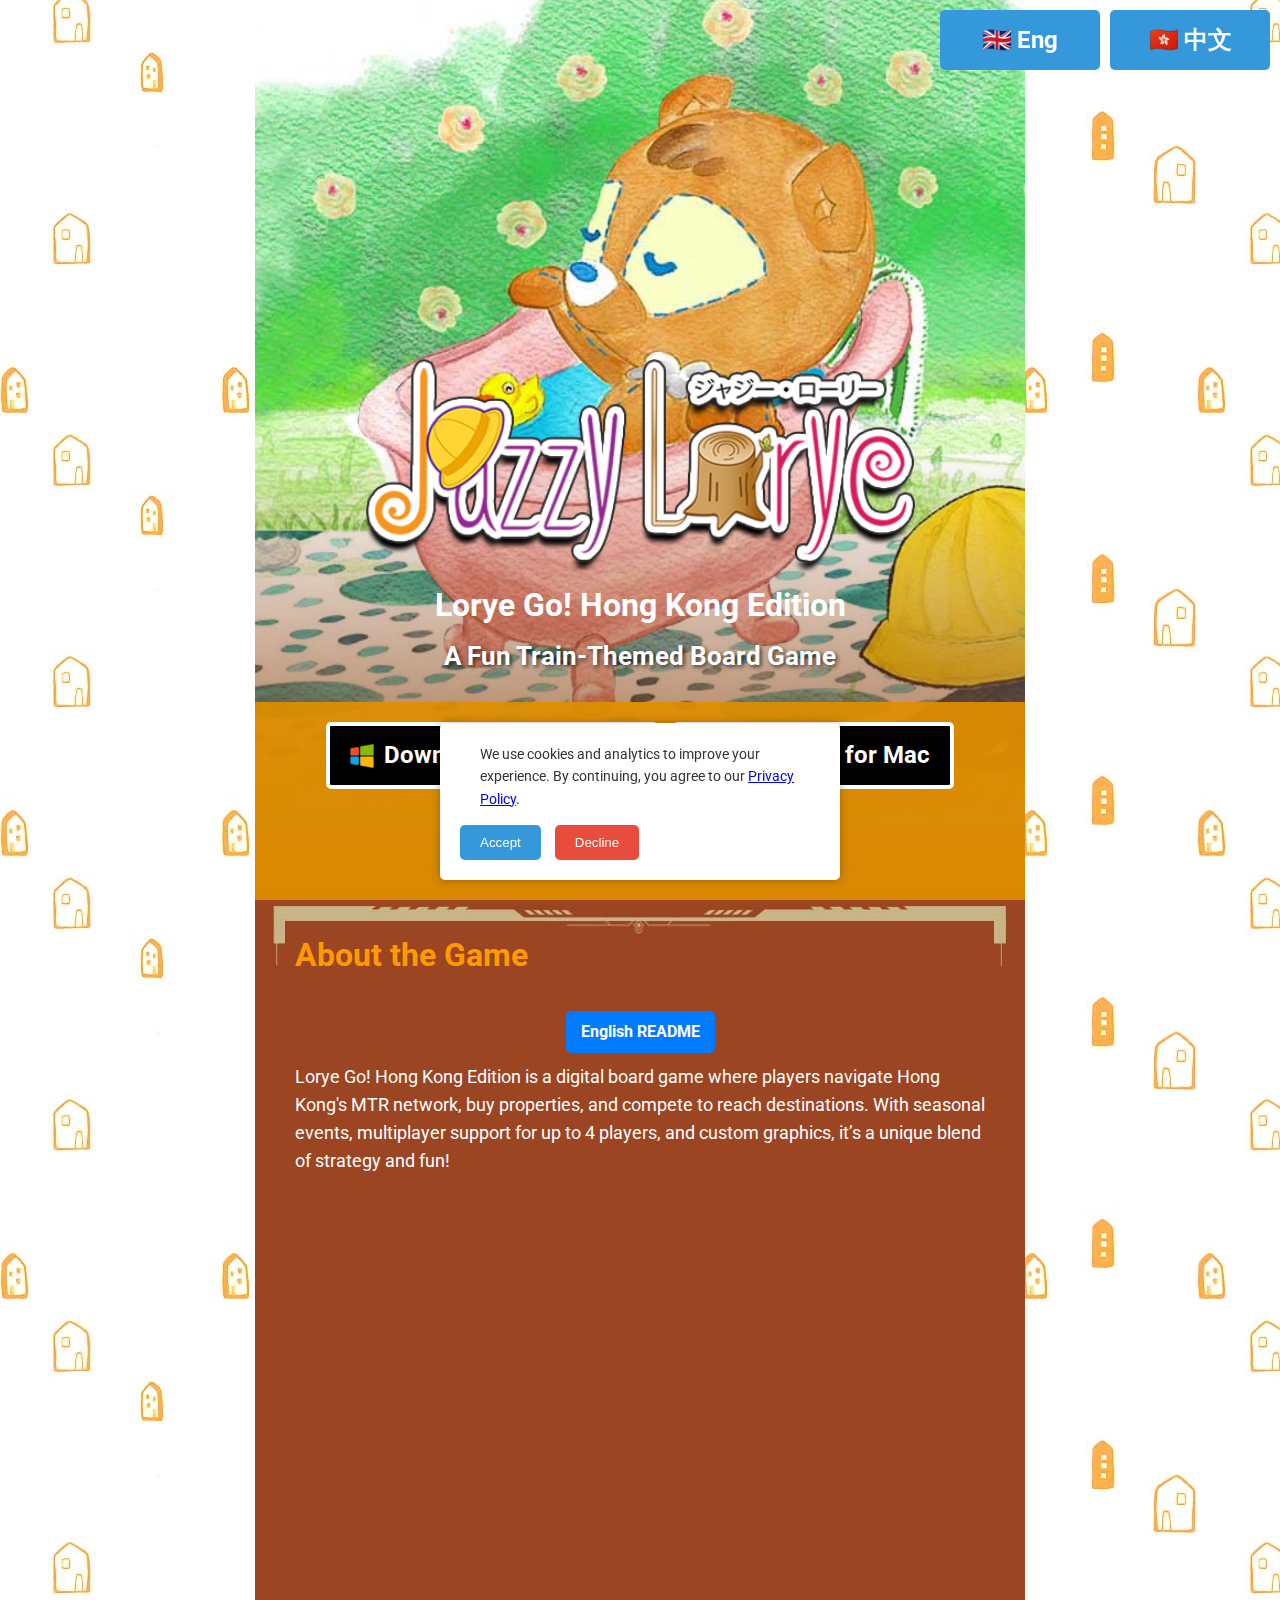
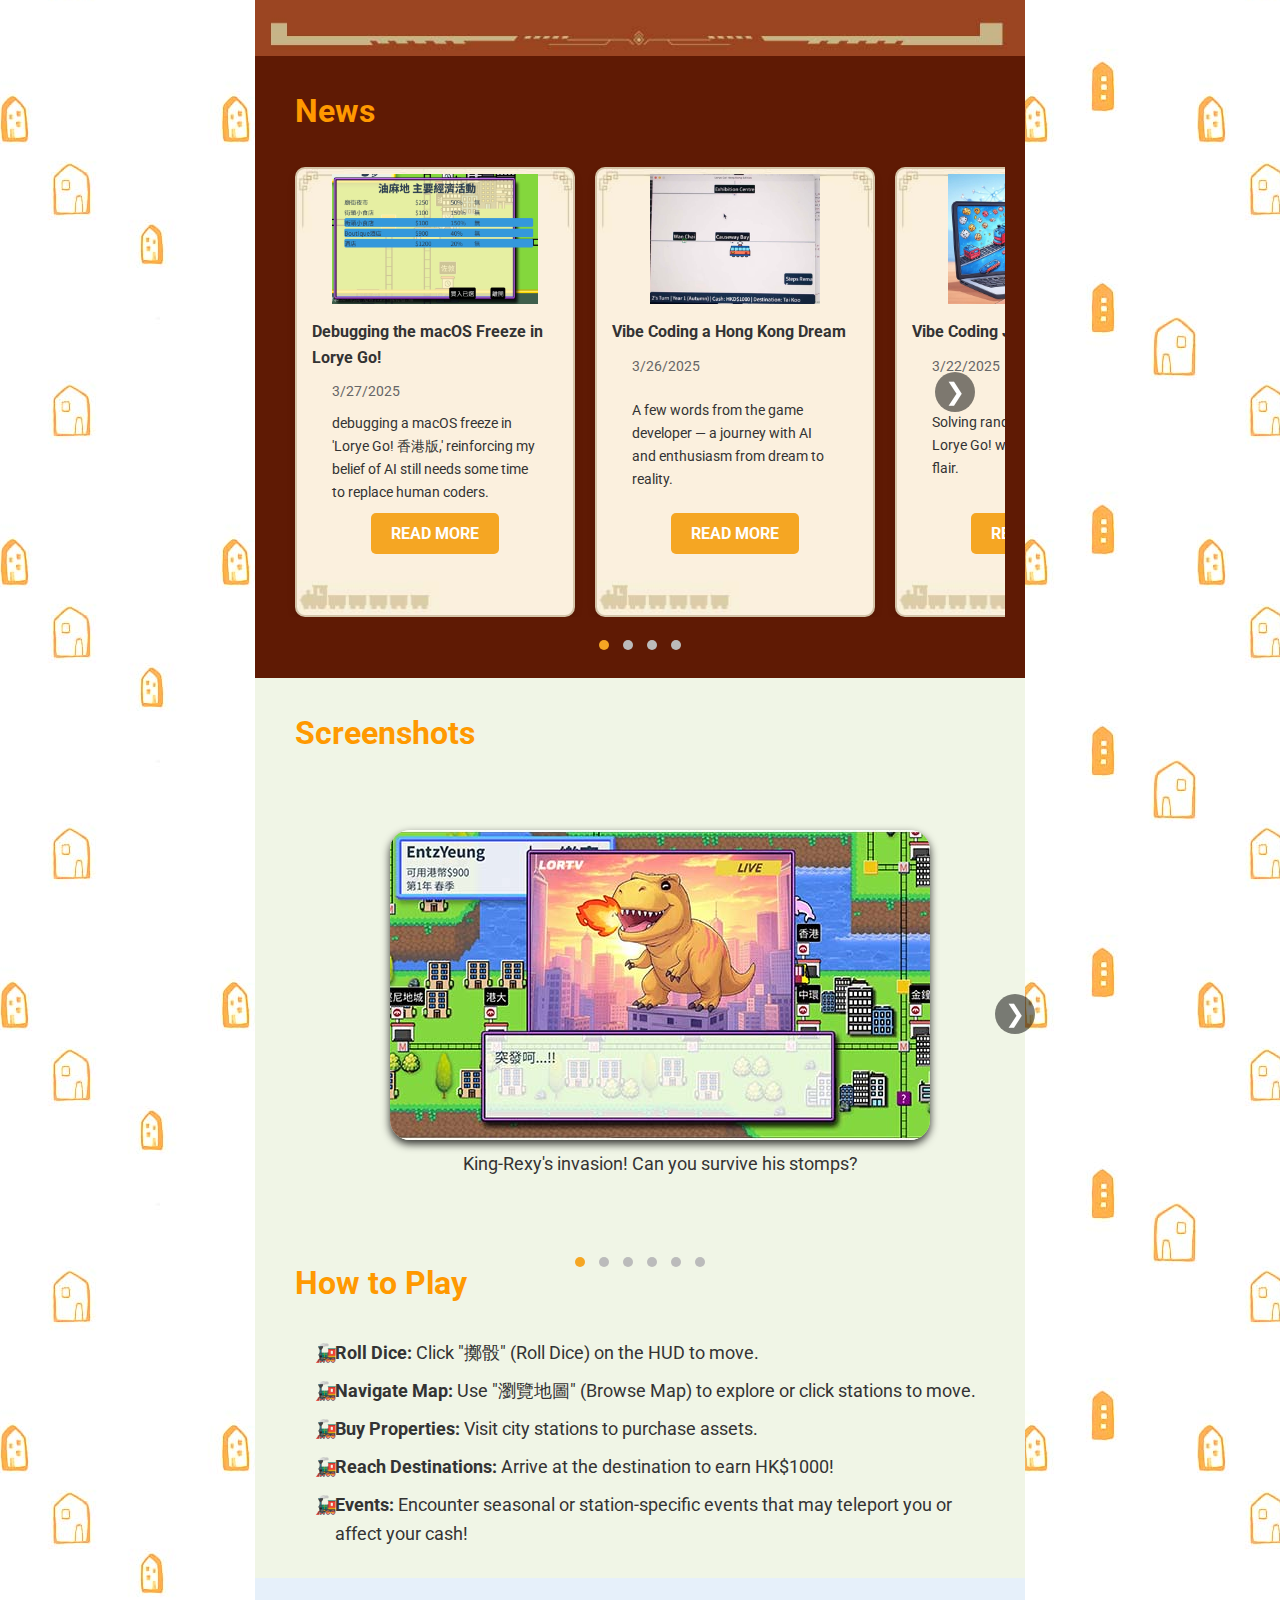
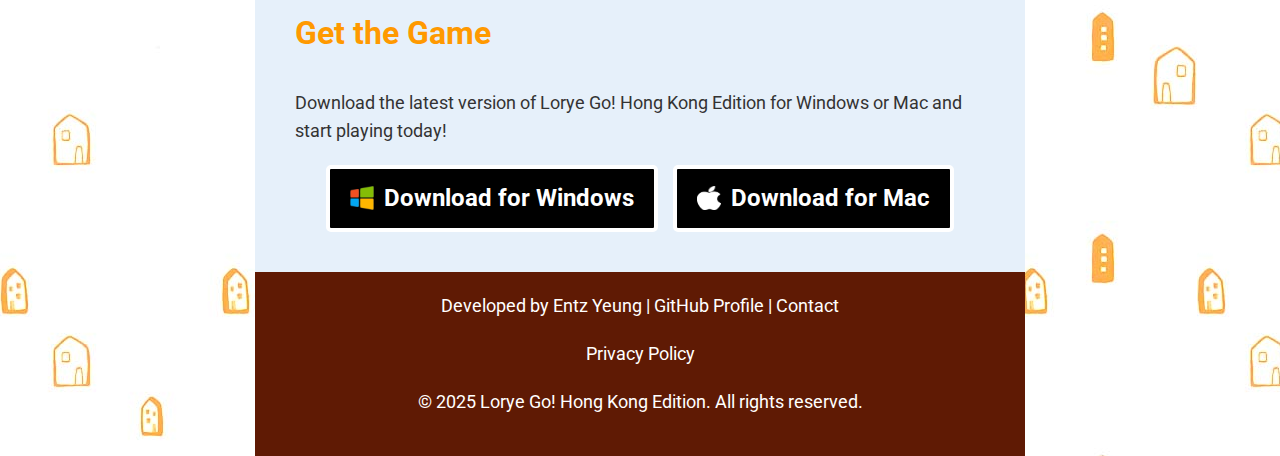
==== commit b92027db: "webpage update" ====
--- a/index.html
+++ b/index.html
@@ -1,33 +1,12 @@
 <!DOCTYPE html>
 <html lang="en">
 <head>
-    <!-- To abide by GDPR: Removed direct GA4 script, will load via GTM after consent -->
-    <!-- Previously:
-    <script async src="https://www.googletagmanager.com/gtag/js?id=G-ZXFTZ4L9XL"></script>
-    <script>
-    window.dataLayer = window.dataLayer || [];
-    function gtag(){dataLayer.push(arguments);}
-    gtag('js', new Date());
-    gtag('config', 'G-ZXFTZ4L9XL');
-    </script>
-    -->
-    <!-- GTM script moved to dynamic loading in body script -->
-    <!-- Previously:
-    <script>(function(w,d,s,l,i){w[l]=w[l]||[];w[l].push({'gtm.start':
-        new Date().getTime(),event:'gtm.js'});var f=d.getElementsByTagName(s)[0],
-        j=d.createElement(s),dl=l!='dataLayer'?'&l='+l:'';j.async=true;j.src=
-        'https://www.googletagmanager.com/gtm.js?id='+i+dl;f.parentNode.insertBefore(j,f);
-        })(window,document,'script','dataLayer','GTM-P3ZR7Q9N');</script>
-    -->
-    <!-- CHANGE END -->
-
     <meta charset="UTF-8">
     <meta name="viewport" content="width=device-width, initial-scale=1.0">
     <title>Lorye Go! Hong Kong Edition - A Train-Themed Board Game</title>
+    <link rel="icon" type="image/x-icon" href="pics/game_icon.ico">
     <link rel="stylesheet" href="styles.css">
     <link href="https://fonts.googleapis.com/css2?family=Roboto:wght@400;700&display=swap" rel="stylesheet">
-
-    <!-- To abide by GDPR: Added inline CSS for consent popup -->
     <style>
         .consent-popup {
             position: fixed;
@@ -64,30 +43,63 @@
         .consent-popup .decline:hover {
             background: #c0392b;
         }
+        .language-switcher {
+            position: fixed;
+            top: 10px;
+            right: 10px;
+            display: flex;
+            gap: 10px;
+            z-index: 1000;
+        }
+        .language-btn {
+            width: 160px;
+            height: 60px;
+            background: #3498db;
+            color: white;
+            border: none;
+            border-radius: 5px;
+            cursor: pointer;
+            font-size: 24px;
+            font-weight: bold;
+            display: flex;
+            align-items: center;
+            justify-content: center;
+            gap: 5px;
+            text-decoration: none;
+        }
+        .language-btn:hover {
+            background: #2980b9;
+        }
+        .language-btn span {
+            text-decoration: none;
+        }
+        @media (max-width: 770px) {
+            .language-switcher {
+                right: 10px;
+                z-index: 1000;
+            }
+            .language-btn {
+                width: 120px;
+                height: 50px;
+                font-size: 20px;
+            }
+        }
     </style>
-    <!-- CHANGE END -->
 </head>
 <body>
-    <!-- To abide by GDPR: Modified GTM noscript to load dynamically -->
     <noscript id="gtm-noscript"></noscript>
-    <!-- Previously:
-    <noscript><iframe src="https://www.googletagmanager.com/ns.html?id=GTM-P3ZR7Q9N"
-        height="0" width="0" style="display:none;visibility:hidden"></iframe></noscript>
-    -->
-    <!-- CHANGE END -->
-
-    <!-- To abide by GDPR: Added consent popup -->
     <div class="consent-popup" id="consentPopup" style="display: none;">
         <p>We use cookies and analytics to improve your experience. By continuing, you agree to our <a href="privacy.html">Privacy Policy</a>.</p>
         <button onclick="acceptTracking()">Accept</button>
         <button class="decline" onclick="declineTracking()">Decline</button>
     </div>
-    <!-- CHANGE END -->
-
-    <!-- Header Section -->
     <header>
         <div class="header-content">
             <div class="main-visual">
+                <div class="language-switcher">
+                    <a href="index.html" class="language-btn"><span>🇬🇧</span> Eng</a>
+                    <a href="index.cht.html" class="language-btn"><span>🇭🇰</span> 中文</a>
+                </div>
                 <img src="pics/logo.eng.png" alt="Lorye Go! Hong Kong Edition Logo" class="logo">
                 <h1>Lorye Go! Hong Kong Edition</h1>
                 <p>A Fun Train-Themed Board Game</p>
@@ -107,29 +119,23 @@
             </div>
         </div>
     </header>
-
-
     <main>
         <section id="about" class="content-section">
             <h2>About the Game</h2>
             <div class="readme-buttons">
                 <a href="https://github.com/entzyeung/LoryeGo/blob/main/README.md" class="readme-btn english">English README</a>
-                <a href="https://github.com/entzyeung/LoryeGo/blob/main/README.cht.md" class="readme-btn chinese">中文 README</a>
-                <a href="how_to_win.cht.html" class="readme-btn chinese">中文遊戲攻略</a>
-                <a href="must_buy_property.cht.html" class="readme-btn chinese">必買資產</a>
+
             </div>
             <p>Lorye Go! Hong Kong Edition is a digital board game where players navigate Hong Kong's MTR network, buy properties, and compete to reach destinations. With seasonal events, multiplayer support for up to 4 players, and custom graphics, it’s a unique blend of strategy and fun!</p>
             <div class="video-container">
                 <iframe width="770" height="433" src="https://www.youtube.com/embed/el2SWws_yZc?autoplay=1&start=403&mute=1&loop=1&playlist=el2SWws_yZc" title="Lorye Go! Hong Kong Edition Gameplay" frameborder="0" allow="accelerometer; autoplay; clipboard-write; encrypted-media; gyroscope; picture-in-picture" allowfullscreen></iframe>
             </div>
         </section>
-
         <section id="news" class="content-section">
             <h2>News</h2>
             <div class="news-carousel-container">
                 <button class="carousel-btn left" onclick="scrollCarousel('left')">❮</button>
                 <div class="news-carousel" id="newsCarousel">
-                    <!-- card 0 -->
                     <div class="news-card">
                         <div class="news-image">
                             <img src="pics/news/must_buy_property.png" alt="A Placeholder">
@@ -141,8 +147,6 @@
                             <a href="news_debugging_the_macOS_Freeze.html" class="news-btn">READ MORE</a>
                         </div>
                     </div>
-
-                    <!-- card 1 -->
                     <div class="news-card">
                         <div class="news-image">
                             <img src="pics/news/news-vibe-coding.jpg" alt="Vibe Coding Lorye Go!">
@@ -154,8 +158,6 @@
                             <a href="news_vibe_coding.html" class="news-btn">READ MORE</a>
                         </div>
                     </div>
-
-                    <!-- card 2 -->
                     <div class="news-card">
                         <div class="news-image">
                             <img src="pics/news/news-vibe-coding-probability.jpg" alt="Vibe Coding Journey">
@@ -168,36 +170,7 @@
                         </div>
                     </div>
 
-                    <!-- card 3 -->
-                    <div class="news-card">
-                        <div class="news-image">
-                            <img src="pics/news/news-vibe-coding.jpg" alt="A Placeholder">
-                        </div>
-                        <div class="news-content">
-                            <h3>Vibe Coding 一個香港夢</h3>
-                            <p class="news-date">3/27/2025</p>
-                            <p>與 AI 共建小熊諾樂GO！</p>
-                            <a href="news_vibe_coding.cht.html" class="news-btn">READ MORE</a>
-                        </div>
-                    </div>
-                
-
-
-                    <!-- card 4 -->
-                    <div class="news-card">
-                        <div class="news-image">
-                            <img src="pics/news/news-vibe-coding-probability.jpg" alt="A Placeholder">
-                        </div>
-                        <div class="news-content">
-                            <h3>Vibe Coding 之旅</h3>
-                            <p class="news-date">3/27/2025</p>
-                            <p>解決《小熊諾樂GO！香港版》的隨機化問題⋯⋯</p>
-                            <a href="news_vibe_coding_probability.cht.html" class="news-btn">READ MORE</a>
-                        </div>
-                    </div>
-
-
-                    <!-- card 5 -->
+
                     <div class="news-card">
                         <div class="news-image">
                             <img src="pics/news/how_to_win.png" alt="A Placeholder">
@@ -209,9 +182,6 @@
                             <a href="how_to_win.cht.html" class="news-btn">READ MORE</a>
                         </div>
                     </div>
-
-
-
                 </div>
                 <button class="carousel-btn right" onclick="scrollCarousel('right')">❯</button>
             </div>
@@ -220,11 +190,9 @@
                 <span class="dot" data-index="1"></span>
                 <span class="dot" data-index="2"></span>
                 <span class="dot" data-index="3"></span>
-                <span class="dot" data-index="4"></span>
-                <span class="dot" data-index="5"></span>
-            </div>
-        </section>
-
+
+            </div>
+        </section>
         <section id="screenshots" class="content-section">
             <h2>Screenshots</h2>
             <div class="screenshot-carousel-container">
@@ -266,7 +234,6 @@
                 <span class="dot" data-index="5"></span>
             </div>
         </section>
-
         <section id="how-to-play" class="content-section">
             <h2>How to Play</h2>
             <ul>
@@ -277,7 +244,6 @@
                 <li><strong>Events:</strong> Encounter seasonal or station-specific events that may teleport you or affect your cash!</li>
             </ul>
         </section>
-
         <section id="download" class="content-section">
             <h2>Get the Game</h2>
             <p>Download the latest version of Lorye Go! Hong Kong Edition for Windows or Mac and start playing today!</p>
@@ -291,21 +257,11 @@
             </div>
         </section>
     </main>
-
-    <!-- Footer -->
     <footer class="content-section">
-        <p>Developed by Entz Yeung | <a href="https://github.com/entzyeung">GitHub Profile</a> | <a href="/cdn-cgi/l/email-protection#391c170d03001c0c171e391e14181015571a1614">Contact</a></p>
-        <!-- To abide by GDPR: Added Privacy Policy link -->
+        <p>Developed by Entz Yeung | <a href="https://github.com/entzyeung">GitHub Profile</a> | <a href="/cdn-cgi/l/email-protection#395c170d03001c0c171e391e14181015571a1614">Contact</a></p>
         <p><a href="privacy.html">Privacy Policy</a></p>
-        <!-- CHANGE END -->
         <p>© 2025 Lorye Go! Hong Kong Edition. All rights reserved.</p>
     </footer>
-
     <script data-cfasync="false" src="/cdn-cgi/scripts/5c5dd728/cloudflare-static/email-decode.min.js"></script>
     <script src="script.js"></script>
-
-    <!-- To abide by GDPR: Added consent logic and dynamic GTM loading -->
-    <script src="consent.js"></script>
-    <!-- CHANGE END -->
-</body>
-</html>+    <script src="consent.js"></script>